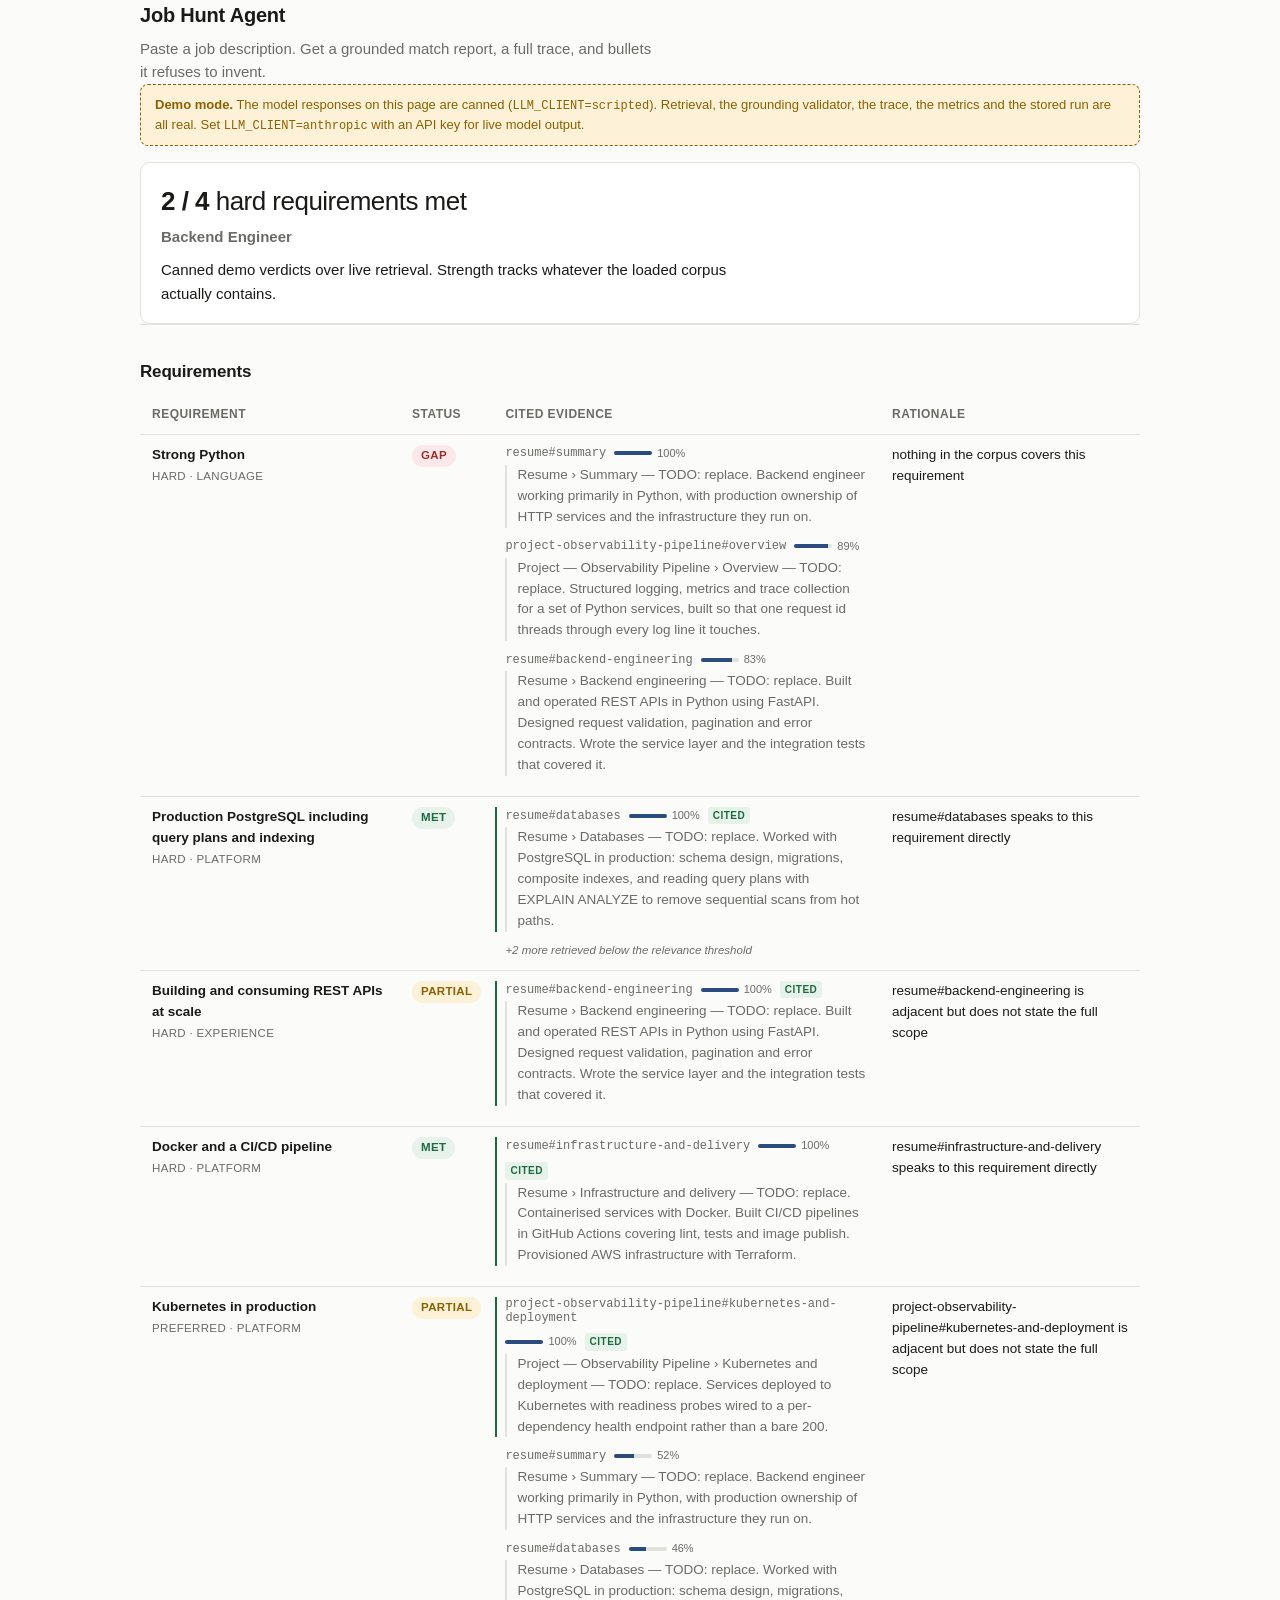
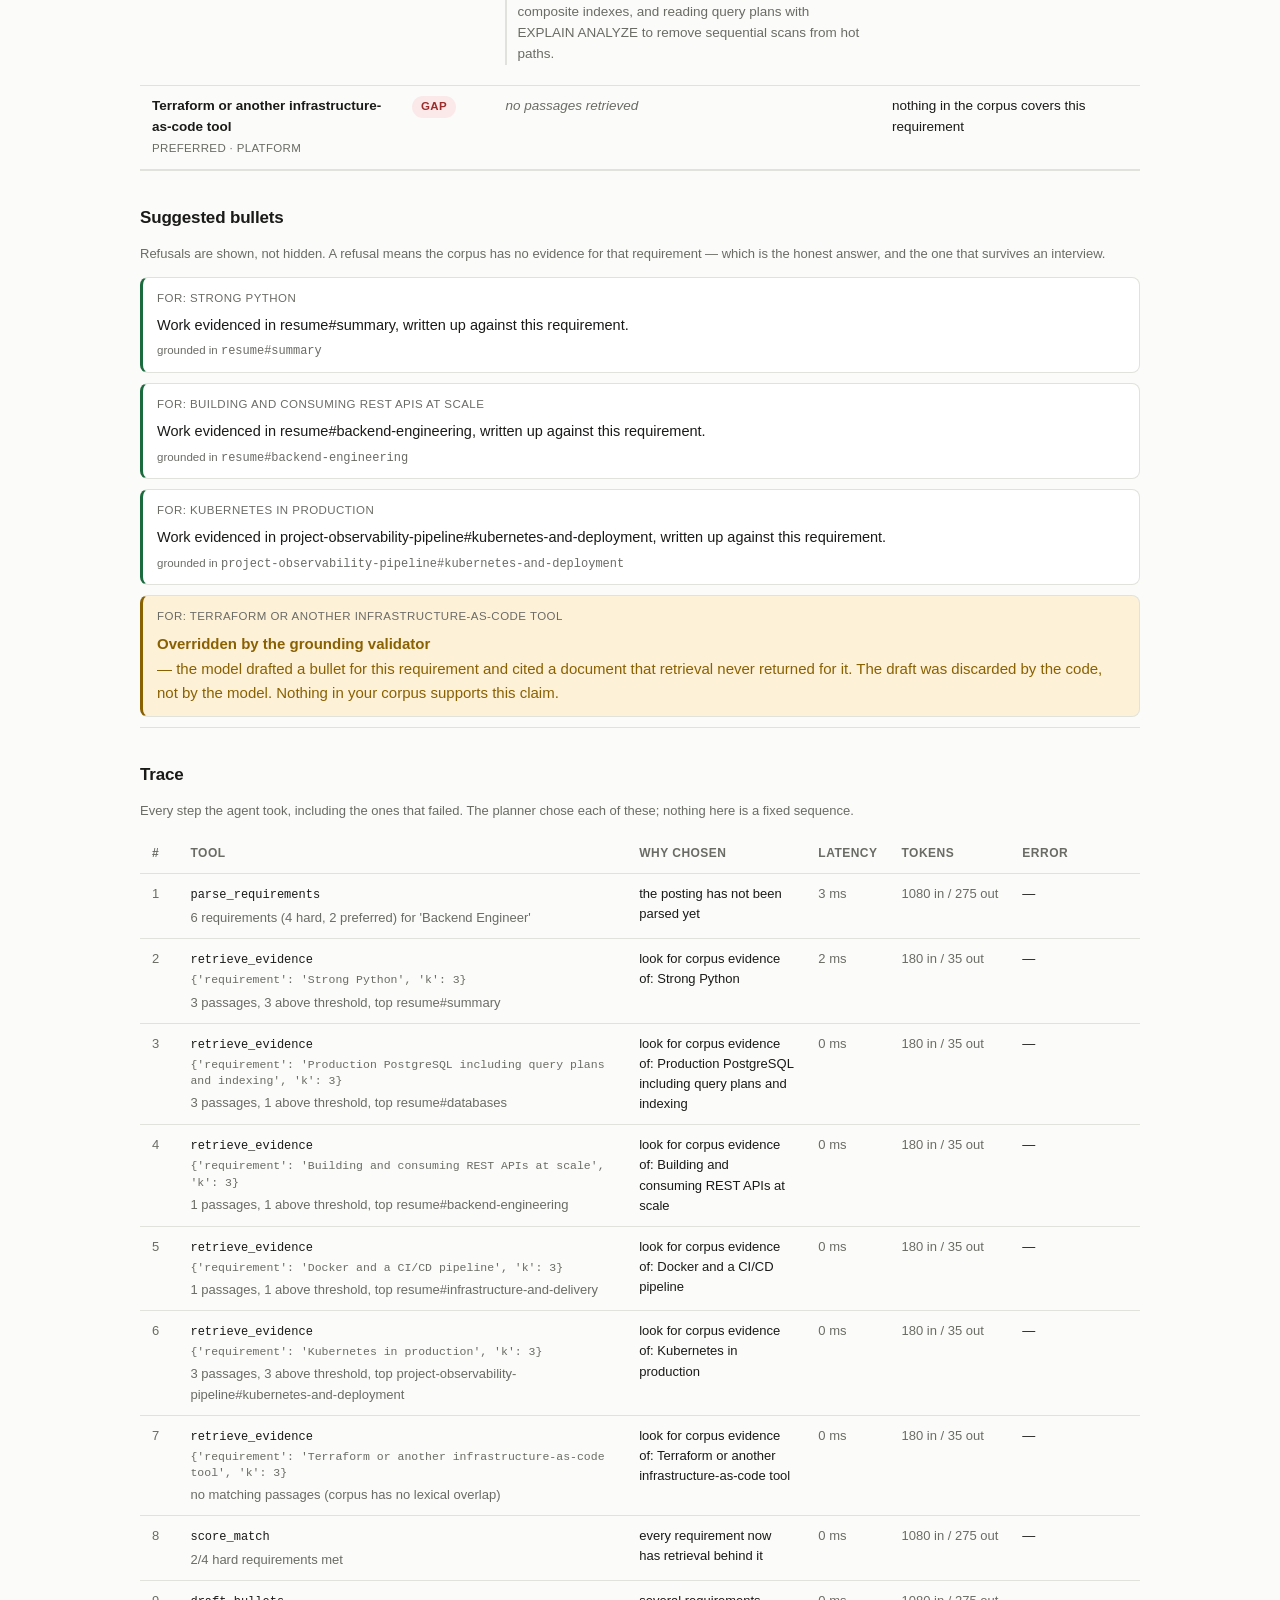
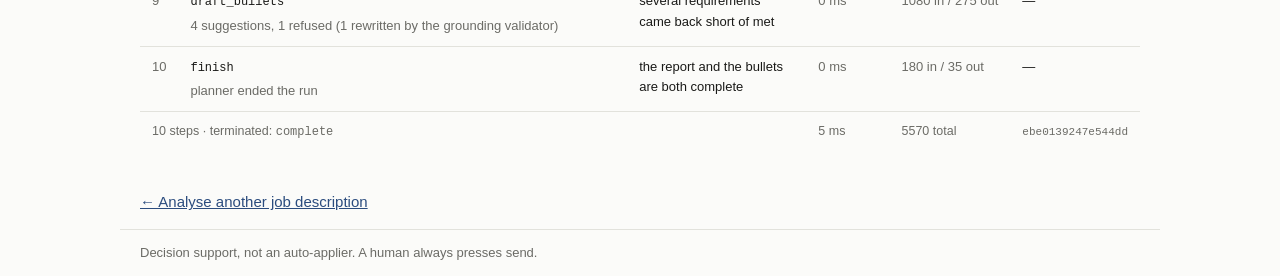
==== samples/scripted-run.html @ bd23d384 "Phase 1: fix the four sample-run defects — evidence retention and relevance, normalized scores only " ====
<!doctype html>
<html lang="en">
<head>
  <meta charset="utf-8">
  <meta name="viewport" content="width=device-width, initial-scale=1">
  <title>Match report — Job Hunt Agent</title>
  <style>
:root {
  --bg: #fbfbf9; --fg: #1a1a18; --muted: #6b6b66; --line: #e2e2dc;
  --card: #ffffff; --met: #1c6b3f; --met-bg: #e6f2ea;
  --partial: #8a6100; --partial-bg: #fdf1d8; --gap: #9a2c2c; --gap-bg: #fbe9e9;
  --accent: #2b4c7e;
}
@media (prefers-color-scheme: dark) {
  :root {
    --bg: #16161a; --fg: #ececea; --muted: #9a9a94; --line: #34343a;
    --card: #1e1e23; --met: #7cd6a3; --met-bg: #14301f;
    --partial: #e9c46a; --partial-bg: #33290f; --gap: #f08a8a; --gap-bg: #341818;
    --accent: #8fb2e8;
  }
}
* { box-sizing: border-box; }
body { margin: 0; background: var(--bg); color: var(--fg);
  font: 15px/1.55 ui-sans-serif, -apple-system, "Segoe UI", Roboto, Helvetica, Arial, sans-serif; }
.wrap { max-width: 1040px; margin: 0 auto; padding: 0 20px; }
header { padding: 32px 0 8px; }
.brand { font-size: 20px; font-weight: 650; color: var(--fg); text-decoration: none; letter-spacing: -0.01em; }
.tagline { color: var(--muted); margin: 6px 0 0; max-width: 62ch; }
main { padding: 20px 0 48px; }
footer { border-top: 1px solid var(--line); padding: 16px 0 40px; color: var(--muted); font-size: 13px; }
label { display: block; font-weight: 600; margin-bottom: 6px; }
textarea { width: 100%; padding: 12px; border: 1px solid var(--line); border-radius: 8px;
  background: var(--card); color: var(--fg); font: 13px/1.5 ui-monospace, SFMono-Regular, Menlo, monospace; resize: vertical; }
button { margin-top: 12px; padding: 10px 20px; font-size: 15px; font-weight: 600;
  background: var(--accent); color: #fff; border: 0; border-radius: 8px; cursor: pointer; }
button:hover { filter: brightness(1.08); }
.note { color: var(--muted); font-size: 13px; }

/* ---- result page ---- */
h2 { font-size: 17px; margin: 34px 0 10px; letter-spacing: -0.01em; }
section + section { border-top: 1px solid var(--line); }
.headline { background: var(--card); border: 1px solid var(--line); border-radius: 10px; padding: 18px 20px; }
.headline .score { font-size: 26px; margin: 0; letter-spacing: -0.02em; }
.headline .role { margin: 4px 0 0; color: var(--muted); font-weight: 600; }
.headline .summary { margin: 10px 0 0; max-width: 72ch; }
.banner { margin: 12px 0 0; padding: 8px 12px; border-radius: 6px;
  background: var(--partial-bg); color: var(--partial); font-size: 13px; }

table { width: 100%; border-collapse: collapse; font-size: 13.5px; }
th, td { text-align: left; vertical-align: top; padding: 10px 12px; border-bottom: 1px solid var(--line); }
th { font-size: 12px; text-transform: uppercase; letter-spacing: 0.04em; color: var(--muted); font-weight: 600; }
tfoot td { border-bottom: 0; color: var(--muted); font-size: 12.5px; }

.reqs td:first-child { width: 26%; }
.reqs td:nth-child(2) { width: 84px; }
.reqs td:last-child { width: 26%; }
.req-text { display: block; font-weight: 600; }
.tags { color: var(--muted); font-size: 11.5px; text-transform: uppercase; letter-spacing: 0.03em; }
.rationale { color: var(--fg); }

.pill { display: inline-block; padding: 2px 9px; border-radius: 999px; font-size: 11.5px;
  font-weight: 700; text-transform: uppercase; letter-spacing: 0.03em; }
.pill-met { background: var(--met-bg); color: var(--met); }
.pill-partial { background: var(--partial-bg); color: var(--partial); }
.pill-gap { background: var(--gap-bg); color: var(--gap); }

.ev { margin: 0 0 10px; }
.ev figcaption { font-size: 11.5px; color: var(--muted); }
.ev blockquote { margin: 3px 0 0; padding-left: 10px; border-left: 2px solid var(--line); color: var(--muted); }
.ev .score { opacity: 0.75; }
.none { color: var(--muted); font-style: italic; }

.bullets { list-style: none; padding: 0; margin: 0; }
.bullets li { border: 1px solid var(--line); border-radius: 8px; padding: 12px 14px; margin-bottom: 10px; background: var(--card); }
.bullets li.refused { border-left: 3px solid var(--gap); }
.bullets li.drafted { border-left: 3px solid var(--met); }
.bullets .for { margin: 0 0 6px; font-size: 11.5px; text-transform: uppercase;
  letter-spacing: 0.04em; color: var(--muted); }
.bullets .bullet { margin: 0; font-size: 14.5px; }
.bullets .refusal { margin: 0; color: var(--gap); }
.bullets .grounded { margin: 6px 0 0; font-size: 11.5px; color: var(--muted); }

.trace { font-size: 13px; }
.trace td.num { white-space: nowrap; font-variant-numeric: tabular-nums; color: var(--muted); }
.trace .why { max-width: 30ch; }
.trace .args { font: 11.5px/1.4 ui-monospace, SFMono-Regular, Menlo, monospace;
  color: var(--muted); margin-top: 3px; word-break: break-word; }
.trace .result-summary { margin-top: 4px; color: var(--muted); }
.trace tr.step-error { background: var(--gap-bg); }
.err { color: var(--gap); font-weight: 600; }
.rid { font: 11px ui-monospace, SFMono-Regular, Menlo, monospace; color: var(--muted); }

code { font: 12px ui-monospace, SFMono-Regular, Menlo, monospace; }
.back { display: inline-block; margin-top: 24px; color: var(--accent); }

@media (max-width: 720px) {
  table, thead, tbody, tfoot, tr, th, td { display: block; }
  thead { display: none; }
  tr { border-bottom: 1px solid var(--line); padding: 8px 0; }
  td { border: 0; padding: 4px 0; }
  .reqs td:first-child, .reqs td:nth-child(2), .reqs td:last-child { width: auto; }
}

/* ---- evidence relevance ---- */
.ev.is-cited { border-left: 2px solid var(--met); padding-left: 8px; margin-left: -10px; }
.ev figcaption { display: flex; align-items: center; gap: 8px; flex-wrap: wrap; }
.rel { display: inline-flex; align-items: center; gap: 5px; color: var(--muted);
  font-variant-numeric: tabular-nums; font-size: 11px; }
.relbar { display: inline-block; width: 38px; height: 4px; border-radius: 2px;
  background: var(--line); overflow: hidden; }
.relfill { display: block; height: 100%; background: var(--accent); }
.cited-tag { font-size: 10px; font-weight: 700; letter-spacing: 0.05em; text-transform: uppercase;
  color: var(--met); background: var(--met-bg); border-radius: 3px; padding: 1px 5px; }
.weak-note { margin: 2px 0 0; font-size: 11.5px; color: var(--muted); font-style: italic; }

/* ---- validator override, visually distinct from a model refusal ---- */
.bullets li.refused.override { border-left: 3px solid var(--partial); background: var(--partial-bg); }
.refusal.override { color: var(--partial); }
.refusal.override strong { display: block; margin-bottom: 2px; }

.demo-banner { margin: 0 0 16px; padding: 10px 14px; border-radius: 8px;
  border: 1px dashed var(--partial); background: var(--partial-bg); color: var(--partial);
  font-size: 13px; }

</style>
</head>
<body>
  <header class="wrap">
    <a class="brand" href="/">Job&nbsp;Hunt&nbsp;Agent</a>
    <p class="tagline">Paste a job description. Get a grounded match report, a full trace, and bullets it refuses to invent.</p>
  </header>
  <main class="wrap">
    




<p class="demo-banner"><strong>Demo mode.</strong> The model responses on this page are
canned (<code>LLM_CLIENT=scripted</code>). Retrieval, the grounding validator, the trace,
the metrics and the stored run are all real. Set <code>LLM_CLIENT=anthropic</code> with an
API key for live model output.</p>


<section class="headline">
  <p class="score"><strong>2 / 4</strong> hard requirements met</p>
  <p class="role">Backend Engineer</p>
  <p class="summary">Canned demo verdicts over live retrieval. Strength tracks whatever the loaded corpus actually contains.</p>
  
</section>

<section>
  <h2>Requirements</h2>
  
  <table class="reqs">
    <thead>
      <tr><th scope="col">Requirement</th><th scope="col">Status</th><th scope="col">Cited evidence</th><th scope="col">Rationale</th></tr>
    </thead>
    <tbody>
      
      <tr>
        <td>
          <span class="req-text">Strong Python</span>
          <span class="tags">hard · language</span>
        </td>
        <td><span class="pill pill-gap">gap</span></td>
        <td>
            
            
            <figure class="ev">
              <figcaption>
                <code>resume#summary</code>
                <span class="rel" title="relevance, relative to the best passage for this requirement">
                  <span class="relbar"><span class="relfill" style="width: 100%"></span></span>100%
                </span>
                
              </figcaption>
              <blockquote>Resume › Summary — TODO: replace. Backend engineer working primarily in Python, with production ownership of HTTP services and the infrastructure they run on.</blockquote>
            </figure>
            
            
            <figure class="ev">
              <figcaption>
                <code>project-observability-pipeline#overview</code>
                <span class="rel" title="relevance, relative to the best passage for this requirement">
                  <span class="relbar"><span class="relfill" style="width: 89%"></span></span>89%
                </span>
                
              </figcaption>
              <blockquote>Project — Observability Pipeline › Overview — TODO: replace. Structured logging, metrics and trace collection for a set of Python services, built so that one request id threads through every log line it touches.</blockquote>
            </figure>
            
            
            <figure class="ev">
              <figcaption>
                <code>resume#backend-engineering</code>
                <span class="rel" title="relevance, relative to the best passage for this requirement">
                  <span class="relbar"><span class="relfill" style="width: 83%"></span></span>83%
                </span>
                
              </figcaption>
              <blockquote>Resume › Backend engineering — TODO: replace. Built and operated REST APIs in Python using FastAPI. Designed request validation, pagination and error contracts. Wrote the service layer and the integration tests that covered it.</blockquote>
            </figure>
            
            
          
        </td>
        <td class="rationale">nothing in the corpus covers this requirement</td>
      </tr>
      
      <tr>
        <td>
          <span class="req-text">Production PostgreSQL including query plans and indexing</span>
          <span class="tags">hard · platform</span>
        </td>
        <td><span class="pill pill-met">met</span></td>
        <td>
            
            
            <figure class="ev is-cited">
              <figcaption>
                <code>resume#databases</code>
                <span class="rel" title="relevance, relative to the best passage for this requirement">
                  <span class="relbar"><span class="relfill" style="width: 100%"></span></span>100%
                </span>
                <span class="cited-tag">cited</span>
              </figcaption>
              <blockquote>Resume › Databases — TODO: replace. Worked with PostgreSQL in production: schema design, migrations, composite indexes, and reading query plans with EXPLAIN ANALYZE to remove sequential scans from hot paths.</blockquote>
            </figure>
            
            
            <p class="weak-note">+2 more retrieved below the relevance threshold</p>
            
          
        </td>
        <td class="rationale">resume#databases speaks to this requirement directly</td>
      </tr>
      
      <tr>
        <td>
          <span class="req-text">Building and consuming REST APIs at scale</span>
          <span class="tags">hard · experience</span>
        </td>
        <td><span class="pill pill-partial">partial</span></td>
        <td>
            
            
            <figure class="ev is-cited">
              <figcaption>
                <code>resume#backend-engineering</code>
                <span class="rel" title="relevance, relative to the best passage for this requirement">
                  <span class="relbar"><span class="relfill" style="width: 100%"></span></span>100%
                </span>
                <span class="cited-tag">cited</span>
              </figcaption>
              <blockquote>Resume › Backend engineering — TODO: replace. Built and operated REST APIs in Python using FastAPI. Designed request validation, pagination and error contracts. Wrote the service layer and the integration tests that covered it.</blockquote>
            </figure>
            
            
          
        </td>
        <td class="rationale">resume#backend-engineering is adjacent but does not state the full scope</td>
      </tr>
      
      <tr>
        <td>
          <span class="req-text">Docker and a CI/CD pipeline</span>
          <span class="tags">hard · platform</span>
        </td>
        <td><span class="pill pill-met">met</span></td>
        <td>
            
            
            <figure class="ev is-cited">
              <figcaption>
                <code>resume#infrastructure-and-delivery</code>
                <span class="rel" title="relevance, relative to the best passage for this requirement">
                  <span class="relbar"><span class="relfill" style="width: 100%"></span></span>100%
                </span>
                <span class="cited-tag">cited</span>
              </figcaption>
              <blockquote>Resume › Infrastructure and delivery — TODO: replace. Containerised services with Docker. Built CI/CD pipelines in GitHub Actions covering lint, tests and image publish. Provisioned AWS infrastructure with Terraform.</blockquote>
            </figure>
            
            
          
        </td>
        <td class="rationale">resume#infrastructure-and-delivery speaks to this requirement directly</td>
      </tr>
      
      <tr>
        <td>
          <span class="req-text">Kubernetes in production</span>
          <span class="tags">preferred · platform</span>
        </td>
        <td><span class="pill pill-partial">partial</span></td>
        <td>
            
            
            <figure class="ev is-cited">
              <figcaption>
                <code>project-observability-pipeline#kubernetes-and-deployment</code>
                <span class="rel" title="relevance, relative to the best passage for this requirement">
                  <span class="relbar"><span class="relfill" style="width: 100%"></span></span>100%
                </span>
                <span class="cited-tag">cited</span>
              </figcaption>
              <blockquote>Project — Observability Pipeline › Kubernetes and deployment — TODO: replace. Services deployed to Kubernetes with readiness probes wired to a per-dependency health endpoint rather than a bare 200.</blockquote>
            </figure>
            
            
            <figure class="ev">
              <figcaption>
                <code>resume#summary</code>
                <span class="rel" title="relevance, relative to the best passage for this requirement">
                  <span class="relbar"><span class="relfill" style="width: 52%"></span></span>52%
                </span>
                
              </figcaption>
              <blockquote>Resume › Summary — TODO: replace. Backend engineer working primarily in Python, with production ownership of HTTP services and the infrastructure they run on.</blockquote>
            </figure>
            
            
            <figure class="ev">
              <figcaption>
                <code>resume#databases</code>
                <span class="rel" title="relevance, relative to the best passage for this requirement">
                  <span class="relbar"><span class="relfill" style="width: 46%"></span></span>46%
                </span>
                
              </figcaption>
              <blockquote>Resume › Databases — TODO: replace. Worked with PostgreSQL in production: schema design, migrations, composite indexes, and reading query plans with EXPLAIN ANALYZE to remove sequential scans from hot paths.</blockquote>
            </figure>
            
            
          
        </td>
        <td class="rationale">project-observability-pipeline#kubernetes-and-deployment is adjacent but does not state the full scope</td>
      </tr>
      
      <tr>
        <td>
          <span class="req-text">Terraform or another infrastructure-as-code tool</span>
          <span class="tags">preferred · platform</span>
        </td>
        <td><span class="pill pill-gap">gap</span></td>
        <td>
            <span class="none">no passages retrieved</span>
          
        </td>
        <td class="rationale">nothing in the corpus covers this requirement</td>
      </tr>
      
    </tbody>
  </table>
  
</section>

<section>
  <h2>Suggested bullets</h2>
  <p class="note">Refusals are shown, not hidden. A refusal means the corpus has no evidence for that requirement — which is the honest answer, and the one that survives an interview.</p>
  
  <ul class="bullets">
    
    <li class="drafted">
      <p class="for">for: Strong Python</p>
      
        <p class="bullet">Work evidenced in resume#summary, written up against this requirement.</p>
        <p class="grounded">grounded in <code>resume#summary</code></p>
      
    </li>
    
    <li class="drafted">
      <p class="for">for: Building and consuming REST APIs at scale</p>
      
        <p class="bullet">Work evidenced in resume#backend-engineering, written up against this requirement.</p>
        <p class="grounded">grounded in <code>resume#backend-engineering</code></p>
      
    </li>
    
    <li class="drafted">
      <p class="for">for: Kubernetes in production</p>
      
        <p class="bullet">Work evidenced in project-observability-pipeline#kubernetes-and-deployment, written up against this requirement.</p>
        <p class="grounded">grounded in <code>project-observability-pipeline#kubernetes-and-deployment</code></p>
      
    </li>
    
    <li class="refused override">
      <p class="for">for: Terraform or another infrastructure-as-code tool</p>
      
        
        <p class="refusal override">
          <strong>Overridden by the grounding validator</strong> — the model drafted a bullet
          for this requirement and cited a document that retrieval never returned for it.
          The draft was discarded by the code, not by the model. Nothing in your corpus
          supports this claim.
        </p>
        
      
    </li>
    
  </ul>
  
</section>

<section>
  <h2>Trace</h2>
  <p class="note">Every step the agent took, including the ones that failed. The planner chose each of these; nothing here is a fixed sequence.</p>
  <table class="trace">
    <thead>
      <tr>
        <th scope="col">#</th><th scope="col">Tool</th><th scope="col">Why chosen</th>
        <th scope="col">Latency</th><th scope="col">Tokens</th><th scope="col">Error</th>
      </tr>
    </thead>
    <tbody>
      
      <tr class="">
        <td class="num">1</td>
        <td>
          <code>parse_requirements</code>
          
          <div class="result-summary">6 requirements (4 hard, 2 preferred) for &#39;Backend Engineer&#39;</div>
        </td>
        <td class="why">the posting has not been parsed yet</td>
        <td class="num">3 ms</td>
        <td class="num">1080&nbsp;in / 275&nbsp;out</td>
        <td>—</td>
      </tr>
      
      <tr class="">
        <td class="num">2</td>
        <td>
          <code>retrieve_evidence</code>
          <div class="args">{&#39;requirement&#39;: &#39;Strong Python&#39;, &#39;k&#39;: 3}</div>
          <div class="result-summary">3 passages, 3 above threshold, top resume#summary</div>
        </td>
        <td class="why">look for corpus evidence of: Strong Python</td>
        <td class="num">2 ms</td>
        <td class="num">180&nbsp;in / 35&nbsp;out</td>
        <td>—</td>
      </tr>
      
      <tr class="">
        <td class="num">3</td>
        <td>
          <code>retrieve_evidence</code>
          <div class="args">{&#39;requirement&#39;: &#39;Production PostgreSQL including query plans and indexing&#39;, &#39;k&#39;: 3}</div>
          <div class="result-summary">3 passages, 1 above threshold, top resume#databases</div>
        </td>
        <td class="why">look for corpus evidence of: Production PostgreSQL including query plans and indexing</td>
        <td class="num">0 ms</td>
        <td class="num">180&nbsp;in / 35&nbsp;out</td>
        <td>—</td>
      </tr>
      
      <tr class="">
        <td class="num">4</td>
        <td>
          <code>retrieve_evidence</code>
          <div class="args">{&#39;requirement&#39;: &#39;Building and consuming REST APIs at scale&#39;, &#39;k&#39;: 3}</div>
          <div class="result-summary">1 passages, 1 above threshold, top resume#backend-engineering</div>
        </td>
        <td class="why">look for corpus evidence of: Building and consuming REST APIs at scale</td>
        <td class="num">0 ms</td>
        <td class="num">180&nbsp;in / 35&nbsp;out</td>
        <td>—</td>
      </tr>
      
      <tr class="">
        <td class="num">5</td>
        <td>
          <code>retrieve_evidence</code>
          <div class="args">{&#39;requirement&#39;: &#39;Docker and a CI/CD pipeline&#39;, &#39;k&#39;: 3}</div>
          <div class="result-summary">1 passages, 1 above threshold, top resume#infrastructure-and-delivery</div>
        </td>
        <td class="why">look for corpus evidence of: Docker and a CI/CD pipeline</td>
        <td class="num">0 ms</td>
        <td class="num">180&nbsp;in / 35&nbsp;out</td>
        <td>—</td>
      </tr>
      
      <tr class="">
        <td class="num">6</td>
        <td>
          <code>retrieve_evidence</code>
          <div class="args">{&#39;requirement&#39;: &#39;Kubernetes in production&#39;, &#39;k&#39;: 3}</div>
          <div class="result-summary">3 passages, 3 above threshold, top project-observability-pipeline#kubernetes-and-deployment</div>
        </td>
        <td class="why">look for corpus evidence of: Kubernetes in production</td>
        <td class="num">0 ms</td>
        <td class="num">180&nbsp;in / 35&nbsp;out</td>
        <td>—</td>
      </tr>
      
      <tr class="">
        <td class="num">7</td>
        <td>
          <code>retrieve_evidence</code>
          <div class="args">{&#39;requirement&#39;: &#39;Terraform or another infrastructure-as-code tool&#39;, &#39;k&#39;: 3}</div>
          <div class="result-summary">no matching passages (corpus has no lexical overlap)</div>
        </td>
        <td class="why">look for corpus evidence of: Terraform or another infrastructure-as-code tool</td>
        <td class="num">0 ms</td>
        <td class="num">180&nbsp;in / 35&nbsp;out</td>
        <td>—</td>
      </tr>
      
      <tr class="">
        <td class="num">8</td>
        <td>
          <code>score_match</code>
          
          <div class="result-summary">2/4 hard requirements met</div>
        </td>
        <td class="why">every requirement now has retrieval behind it</td>
        <td class="num">0 ms</td>
        <td class="num">1080&nbsp;in / 275&nbsp;out</td>
        <td>—</td>
      </tr>
      
      <tr class="">
        <td class="num">9</td>
        <td>
          <code>draft_bullets</code>
          
          <div class="result-summary">4 suggestions, 1 refused (1 rewritten by the grounding validator)</div>
        </td>
        <td class="why">several requirements came back short of met</td>
        <td class="num">0 ms</td>
        <td class="num">1080&nbsp;in / 275&nbsp;out</td>
        <td>—</td>
      </tr>
      
      <tr class="">
        <td class="num">10</td>
        <td>
          <code>finish</code>
          
          <div class="result-summary">planner ended the run</div>
        </td>
        <td class="why">the report and the bullets are both complete</td>
        <td class="num">0 ms</td>
        <td class="num">180&nbsp;in / 35&nbsp;out</td>
        <td>—</td>
      </tr>
      
    </tbody>
    <tfoot>
      <tr>
        <td colspan="3">10 steps · terminated: <code>complete</code></td>
        <td class="num">5 ms</td>
        <td class="num">5570 total</td>
        <td><span class="rid">ebe0139247e544dd</span></td>
      </tr>
    </tfoot>
  </table>
</section>

<p><a class="back" href="/">← Analyse another job description</a></p>

  </main>
  <footer class="wrap">
    <p>Decision support, not an auto-applier. A human always presses send.</p>
  </footer>
</body>
</html>
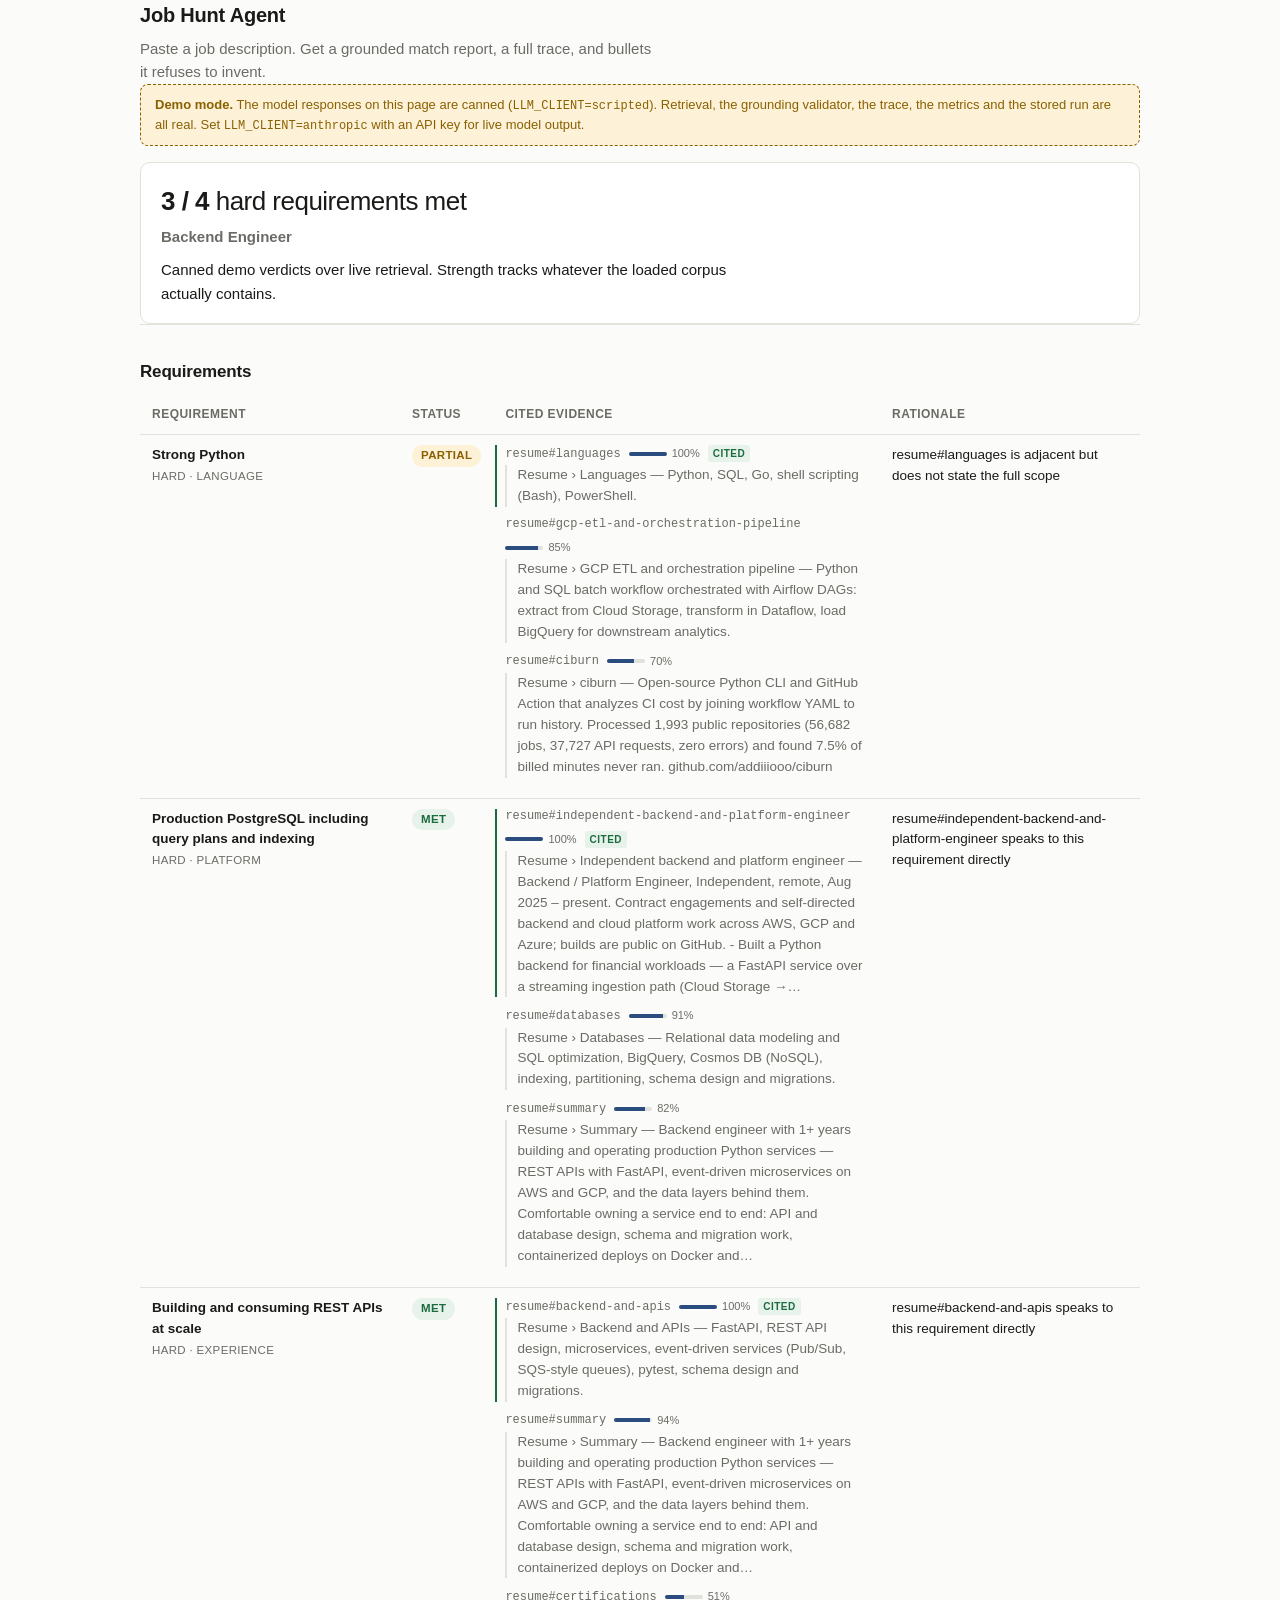
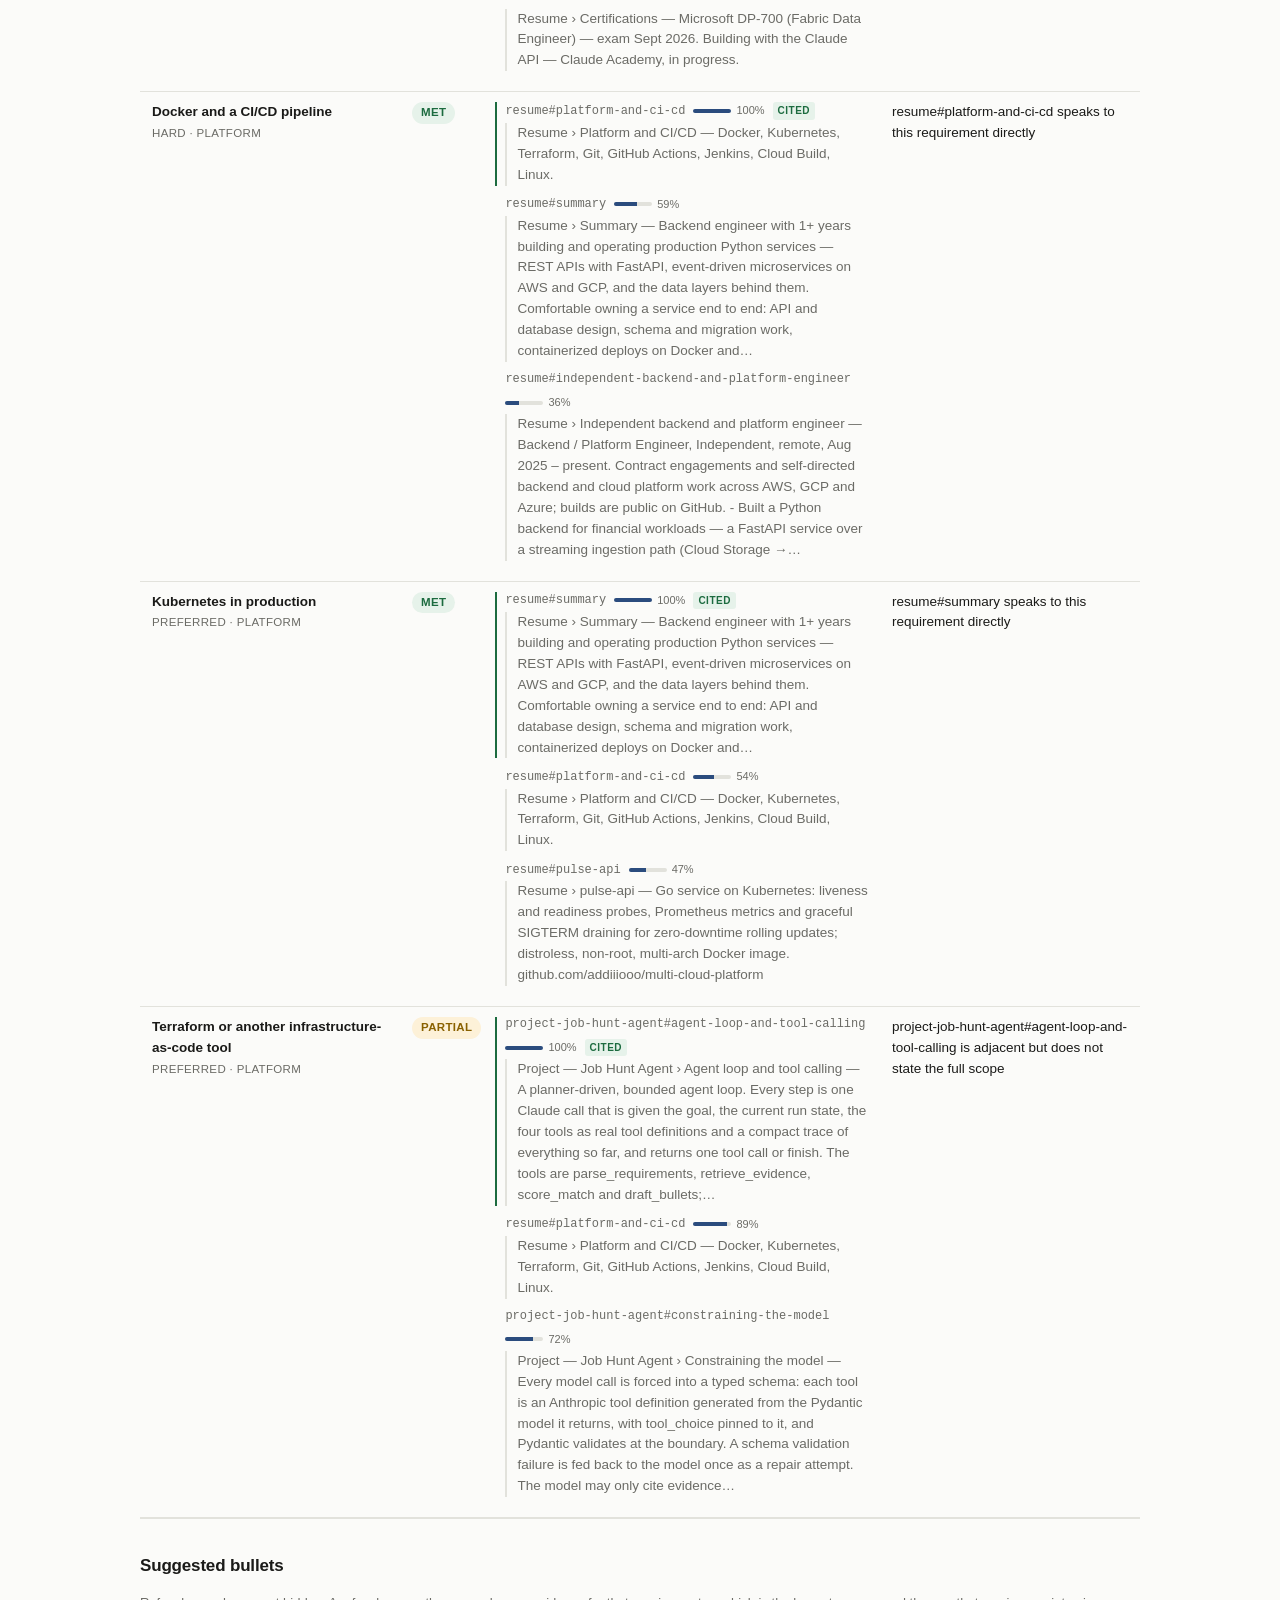
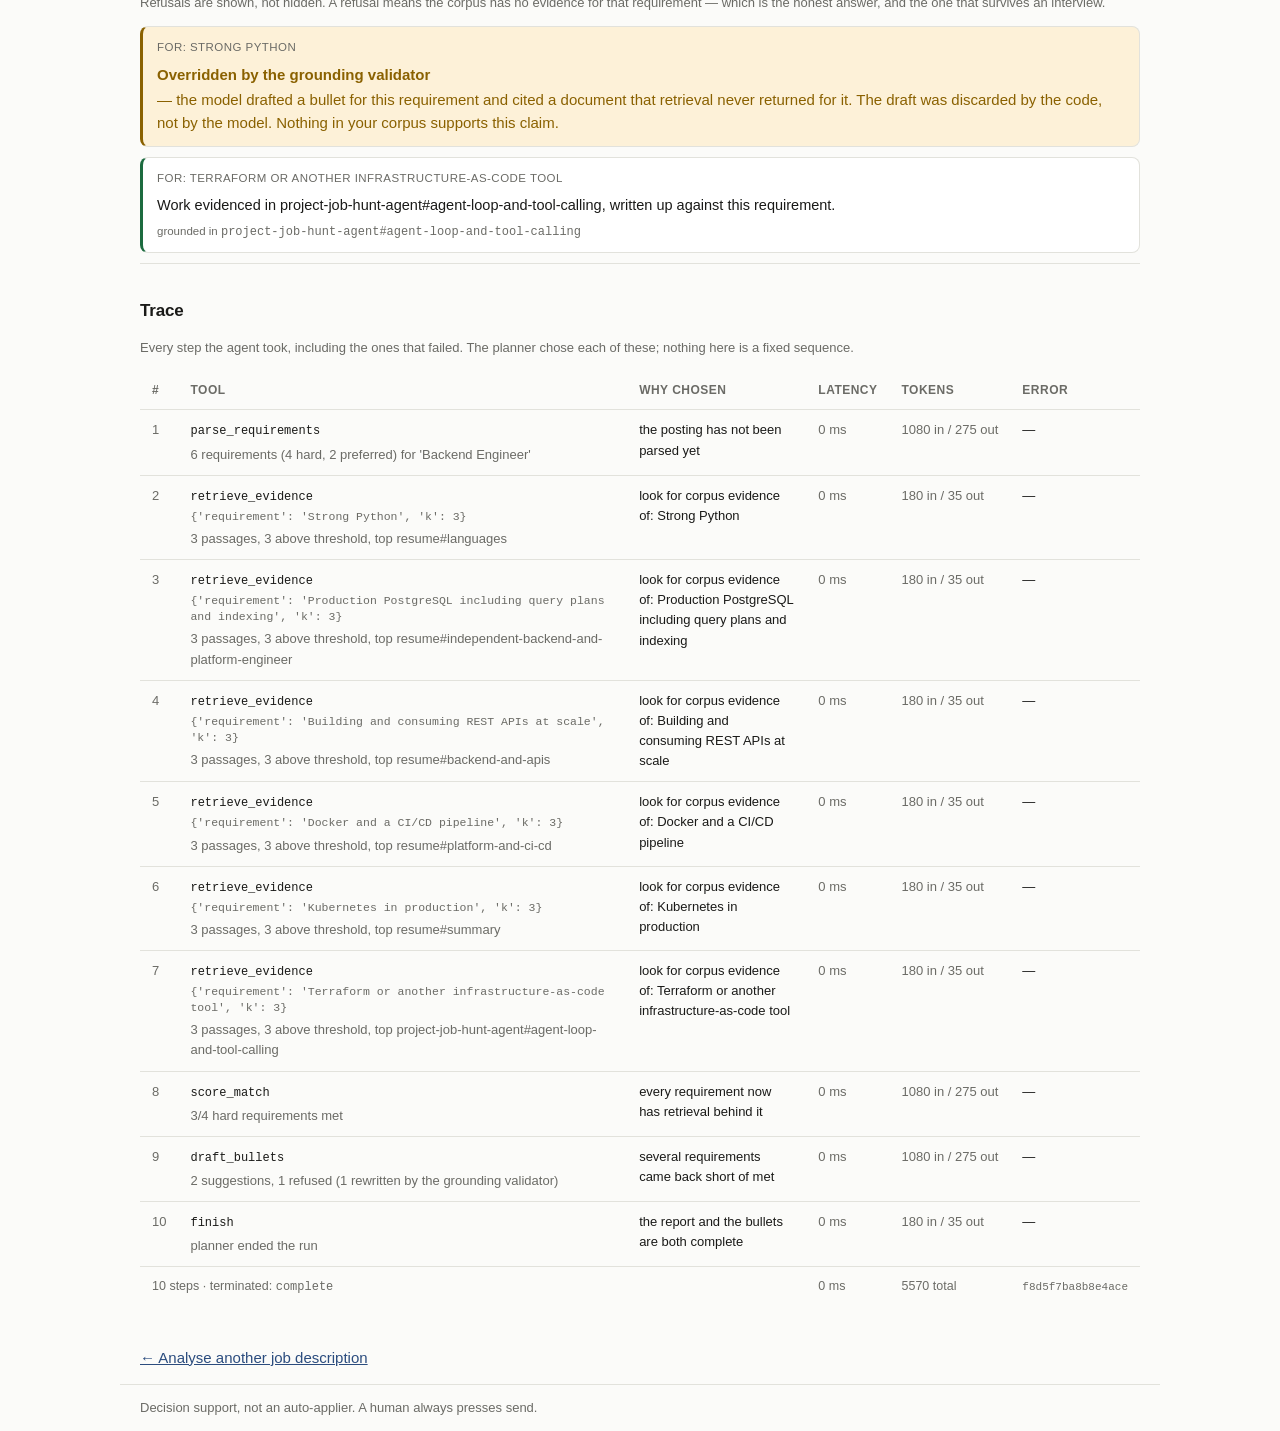
==== commit 1b271651: "Fill the corpus with the real resume and three project write-ups Replace the placeholder corpus with" ====
--- a/samples/scripted-run.html
+++ b/samples/scripted-run.html
@@ -142,7 +142,7 @@
 
 
 <section class="headline">
-  <p class="score"><strong>2 / 4</strong> hard requirements met</p>
+  <p class="score"><strong>3 / 4</strong> hard requirements met</p>
   <p class="role">Backend Engineer</p>
   <p class="summary">Canned demo verdicts over live retrieval. Strength tracks whatever the loaded corpus actually contains.</p>
   
@@ -162,49 +162,49 @@
           <span class="req-text">Strong Python</span>
           <span class="tags">hard · language</span>
         </td>
-        <td><span class="pill pill-gap">gap</span></td>
-        <td>
-            
-            
-            <figure class="ev">
-              <figcaption>
-                <code>resume#summary</code>
+        <td><span class="pill pill-partial">partial</span></td>
+        <td>
+            
+            
+            <figure class="ev is-cited">
+              <figcaption>
+                <code>resume#languages</code>
                 <span class="rel" title="relevance, relative to the best passage for this requirement">
                   <span class="relbar"><span class="relfill" style="width: 100%"></span></span>100%
                 </span>
-                
-              </figcaption>
-              <blockquote>Resume › Summary — TODO: replace. Backend engineer working primarily in Python, with production ownership of HTTP services and the infrastructure they run on.</blockquote>
-            </figure>
-            
-            
-            <figure class="ev">
-              <figcaption>
-                <code>project-observability-pipeline#overview</code>
-                <span class="rel" title="relevance, relative to the best passage for this requirement">
-                  <span class="relbar"><span class="relfill" style="width: 89%"></span></span>89%
-                </span>
-                
-              </figcaption>
-              <blockquote>Project — Observability Pipeline › Overview — TODO: replace. Structured logging, metrics and trace collection for a set of Python services, built so that one request id threads through every log line it touches.</blockquote>
-            </figure>
-            
-            
-            <figure class="ev">
-              <figcaption>
-                <code>resume#backend-engineering</code>
-                <span class="rel" title="relevance, relative to the best passage for this requirement">
-                  <span class="relbar"><span class="relfill" style="width: 83%"></span></span>83%
-                </span>
-                
-              </figcaption>
-              <blockquote>Resume › Backend engineering — TODO: replace. Built and operated REST APIs in Python using FastAPI. Designed request validation, pagination and error contracts. Wrote the service layer and the integration tests that covered it.</blockquote>
-            </figure>
-            
-            
-          
-        </td>
-        <td class="rationale">nothing in the corpus covers this requirement</td>
+                <span class="cited-tag">cited</span>
+              </figcaption>
+              <blockquote>Resume › Languages — Python, SQL, Go, shell scripting (Bash), PowerShell.</blockquote>
+            </figure>
+            
+            
+            <figure class="ev">
+              <figcaption>
+                <code>resume#gcp-etl-and-orchestration-pipeline</code>
+                <span class="rel" title="relevance, relative to the best passage for this requirement">
+                  <span class="relbar"><span class="relfill" style="width: 85%"></span></span>85%
+                </span>
+                
+              </figcaption>
+              <blockquote>Resume › GCP ETL and orchestration pipeline — Python and SQL batch workflow orchestrated with Airflow DAGs: extract from Cloud Storage, transform in Dataflow, load BigQuery for downstream analytics.</blockquote>
+            </figure>
+            
+            
+            <figure class="ev">
+              <figcaption>
+                <code>resume#ciburn</code>
+                <span class="rel" title="relevance, relative to the best passage for this requirement">
+                  <span class="relbar"><span class="relfill" style="width: 70%"></span></span>70%
+                </span>
+                
+              </figcaption>
+              <blockquote>Resume › ciburn — Open-source Python CLI and GitHub Action that analyzes CI cost by joining workflow YAML to run history. Processed 1,993 public repositories (56,682 jobs, 37,727 API requests, zero errors) and found 7.5% of billed minutes never ran. github.com/addiiiooo/ciburn</blockquote>
+            </figure>
+            
+            
+          
+        </td>
+        <td class="rationale">resume#languages is adjacent but does not state the full scope</td>
       </tr>
       
       <tr>
@@ -218,21 +218,43 @@
             
             <figure class="ev is-cited">
               <figcaption>
+                <code>resume#independent-backend-and-platform-engineer</code>
+                <span class="rel" title="relevance, relative to the best passage for this requirement">
+                  <span class="relbar"><span class="relfill" style="width: 100%"></span></span>100%
+                </span>
+                <span class="cited-tag">cited</span>
+              </figcaption>
+              <blockquote>Resume › Independent backend and platform engineer — Backend / Platform Engineer, Independent, remote, Aug 2025 – present. Contract engagements and self-directed backend and cloud platform work across AWS, GCP and Azure; builds are public on GitHub. - Built a Python backend for financial workloads — a FastAPI service over a streaming ingestion path (Cloud Storage →…</blockquote>
+            </figure>
+            
+            
+            <figure class="ev">
+              <figcaption>
                 <code>resume#databases</code>
                 <span class="rel" title="relevance, relative to the best passage for this requirement">
-                  <span class="relbar"><span class="relfill" style="width: 100%"></span></span>100%
-                </span>
-                <span class="cited-tag">cited</span>
-              </figcaption>
-              <blockquote>Resume › Databases — TODO: replace. Worked with PostgreSQL in production: schema design, migrations, composite indexes, and reading query plans with EXPLAIN ANALYZE to remove sequential scans from hot paths.</blockquote>
-            </figure>
-            
-            
-            <p class="weak-note">+2 more retrieved below the relevance threshold</p>
-            
-          
-        </td>
-        <td class="rationale">resume#databases speaks to this requirement directly</td>
+                  <span class="relbar"><span class="relfill" style="width: 91%"></span></span>91%
+                </span>
+                
+              </figcaption>
+              <blockquote>Resume › Databases — Relational data modeling and SQL optimization, BigQuery, Cosmos DB (NoSQL), indexing, partitioning, schema design and migrations.</blockquote>
+            </figure>
+            
+            
+            <figure class="ev">
+              <figcaption>
+                <code>resume#summary</code>
+                <span class="rel" title="relevance, relative to the best passage for this requirement">
+                  <span class="relbar"><span class="relfill" style="width: 82%"></span></span>82%
+                </span>
+                
+              </figcaption>
+              <blockquote>Resume › Summary — Backend engineer with 1+ years building and operating production Python services — REST APIs with FastAPI, event-driven microservices on AWS and GCP, and the data layers behind them. Comfortable owning a service end to end: API and database design, schema and migration work, containerized deploys on Docker and…</blockquote>
+            </figure>
+            
+            
+          
+        </td>
+        <td class="rationale">resume#independent-backend-and-platform-engineer speaks to this requirement directly</td>
       </tr>
       
       <tr>
@@ -240,25 +262,49 @@
           <span class="req-text">Building and consuming REST APIs at scale</span>
           <span class="tags">hard · experience</span>
         </td>
-        <td><span class="pill pill-partial">partial</span></td>
+        <td><span class="pill pill-met">met</span></td>
         <td>
             
             
             <figure class="ev is-cited">
               <figcaption>
-                <code>resume#backend-engineering</code>
+                <code>resume#backend-and-apis</code>
                 <span class="rel" title="relevance, relative to the best passage for this requirement">
                   <span class="relbar"><span class="relfill" style="width: 100%"></span></span>100%
                 </span>
                 <span class="cited-tag">cited</span>
               </figcaption>
-              <blockquote>Resume › Backend engineering — TODO: replace. Built and operated REST APIs in Python using FastAPI. Designed request validation, pagination and error contracts. Wrote the service layer and the integration tests that covered it.</blockquote>
-            </figure>
-            
-            
-          
-        </td>
-        <td class="rationale">resume#backend-engineering is adjacent but does not state the full scope</td>
+              <blockquote>Resume › Backend and APIs — FastAPI, REST API design, microservices, event-driven services (Pub/Sub, SQS-style queues), pytest, schema design and migrations.</blockquote>
+            </figure>
+            
+            
+            <figure class="ev">
+              <figcaption>
+                <code>resume#summary</code>
+                <span class="rel" title="relevance, relative to the best passage for this requirement">
+                  <span class="relbar"><span class="relfill" style="width: 94%"></span></span>94%
+                </span>
+                
+              </figcaption>
+              <blockquote>Resume › Summary — Backend engineer with 1+ years building and operating production Python services — REST APIs with FastAPI, event-driven microservices on AWS and GCP, and the data layers behind them. Comfortable owning a service end to end: API and database design, schema and migration work, containerized deploys on Docker and…</blockquote>
+            </figure>
+            
+            
+            <figure class="ev">
+              <figcaption>
+                <code>resume#certifications</code>
+                <span class="rel" title="relevance, relative to the best passage for this requirement">
+                  <span class="relbar"><span class="relfill" style="width: 51%"></span></span>51%
+                </span>
+                
+              </figcaption>
+              <blockquote>Resume › Certifications — Microsoft DP-700 (Fabric Data Engineer) — exam Sept 2026. Building with the Claude API — Claude Academy, in progress.</blockquote>
+            </figure>
+            
+            
+          
+        </td>
+        <td class="rationale">resume#backend-and-apis speaks to this requirement directly</td>
       </tr>
       
       <tr>
@@ -272,19 +318,43 @@
             
             <figure class="ev is-cited">
               <figcaption>
-                <code>resume#infrastructure-and-delivery</code>
+                <code>resume#platform-and-ci-cd</code>
                 <span class="rel" title="relevance, relative to the best passage for this requirement">
                   <span class="relbar"><span class="relfill" style="width: 100%"></span></span>100%
                 </span>
                 <span class="cited-tag">cited</span>
               </figcaption>
-              <blockquote>Resume › Infrastructure and delivery — TODO: replace. Containerised services with Docker. Built CI/CD pipelines in GitHub Actions covering lint, tests and image publish. Provisioned AWS infrastructure with Terraform.</blockquote>
-            </figure>
-            
-            
-          
-        </td>
-        <td class="rationale">resume#infrastructure-and-delivery speaks to this requirement directly</td>
+              <blockquote>Resume › Platform and CI/CD — Docker, Kubernetes, Terraform, Git, GitHub Actions, Jenkins, Cloud Build, Linux.</blockquote>
+            </figure>
+            
+            
+            <figure class="ev">
+              <figcaption>
+                <code>resume#summary</code>
+                <span class="rel" title="relevance, relative to the best passage for this requirement">
+                  <span class="relbar"><span class="relfill" style="width: 59%"></span></span>59%
+                </span>
+                
+              </figcaption>
+              <blockquote>Resume › Summary — Backend engineer with 1+ years building and operating production Python services — REST APIs with FastAPI, event-driven microservices on AWS and GCP, and the data layers behind them. Comfortable owning a service end to end: API and database design, schema and migration work, containerized deploys on Docker and…</blockquote>
+            </figure>
+            
+            
+            <figure class="ev">
+              <figcaption>
+                <code>resume#independent-backend-and-platform-engineer</code>
+                <span class="rel" title="relevance, relative to the best passage for this requirement">
+                  <span class="relbar"><span class="relfill" style="width: 36%"></span></span>36%
+                </span>
+                
+              </figcaption>
+              <blockquote>Resume › Independent backend and platform engineer — Backend / Platform Engineer, Independent, remote, Aug 2025 – present. Contract engagements and self-directed backend and cloud platform work across AWS, GCP and Azure; builds are public on GitHub. - Built a Python backend for financial workloads — a FastAPI service over a streaming ingestion path (Cloud Storage →…</blockquote>
+            </figure>
+            
+            
+          
+        </td>
+        <td class="rationale">resume#platform-and-ci-cd speaks to this requirement directly</td>
       </tr>
       
       <tr>
@@ -292,49 +362,49 @@
           <span class="req-text">Kubernetes in production</span>
           <span class="tags">preferred · platform</span>
         </td>
-        <td><span class="pill pill-partial">partial</span></td>
+        <td><span class="pill pill-met">met</span></td>
         <td>
             
             
             <figure class="ev is-cited">
               <figcaption>
-                <code>project-observability-pipeline#kubernetes-and-deployment</code>
+                <code>resume#summary</code>
                 <span class="rel" title="relevance, relative to the best passage for this requirement">
                   <span class="relbar"><span class="relfill" style="width: 100%"></span></span>100%
                 </span>
                 <span class="cited-tag">cited</span>
               </figcaption>
-              <blockquote>Project — Observability Pipeline › Kubernetes and deployment — TODO: replace. Services deployed to Kubernetes with readiness probes wired to a per-dependency health endpoint rather than a bare 200.</blockquote>
-            </figure>
-            
-            
-            <figure class="ev">
-              <figcaption>
-                <code>resume#summary</code>
-                <span class="rel" title="relevance, relative to the best passage for this requirement">
-                  <span class="relbar"><span class="relfill" style="width: 52%"></span></span>52%
-                </span>
-                
-              </figcaption>
-              <blockquote>Resume › Summary — TODO: replace. Backend engineer working primarily in Python, with production ownership of HTTP services and the infrastructure they run on.</blockquote>
-            </figure>
-            
-            
-            <figure class="ev">
-              <figcaption>
-                <code>resume#databases</code>
-                <span class="rel" title="relevance, relative to the best passage for this requirement">
-                  <span class="relbar"><span class="relfill" style="width: 46%"></span></span>46%
-                </span>
-                
-              </figcaption>
-              <blockquote>Resume › Databases — TODO: replace. Worked with PostgreSQL in production: schema design, migrations, composite indexes, and reading query plans with EXPLAIN ANALYZE to remove sequential scans from hot paths.</blockquote>
-            </figure>
-            
-            
-          
-        </td>
-        <td class="rationale">project-observability-pipeline#kubernetes-and-deployment is adjacent but does not state the full scope</td>
+              <blockquote>Resume › Summary — Backend engineer with 1+ years building and operating production Python services — REST APIs with FastAPI, event-driven microservices on AWS and GCP, and the data layers behind them. Comfortable owning a service end to end: API and database design, schema and migration work, containerized deploys on Docker and…</blockquote>
+            </figure>
+            
+            
+            <figure class="ev">
+              <figcaption>
+                <code>resume#platform-and-ci-cd</code>
+                <span class="rel" title="relevance, relative to the best passage for this requirement">
+                  <span class="relbar"><span class="relfill" style="width: 54%"></span></span>54%
+                </span>
+                
+              </figcaption>
+              <blockquote>Resume › Platform and CI/CD — Docker, Kubernetes, Terraform, Git, GitHub Actions, Jenkins, Cloud Build, Linux.</blockquote>
+            </figure>
+            
+            
+            <figure class="ev">
+              <figcaption>
+                <code>resume#pulse-api</code>
+                <span class="rel" title="relevance, relative to the best passage for this requirement">
+                  <span class="relbar"><span class="relfill" style="width: 47%"></span></span>47%
+                </span>
+                
+              </figcaption>
+              <blockquote>Resume › pulse-api — Go service on Kubernetes: liveness and readiness probes, Prometheus metrics and graceful SIGTERM draining for zero-downtime rolling updates; distroless, non-root, multi-arch Docker image. github.com/addiiiooo/multi-cloud-platform</blockquote>
+            </figure>
+            
+            
+          
+        </td>
+        <td class="rationale">resume#summary speaks to this requirement directly</td>
       </tr>
       
       <tr>
@@ -342,12 +412,49 @@
           <span class="req-text">Terraform or another infrastructure-as-code tool</span>
           <span class="tags">preferred · platform</span>
         </td>
-        <td><span class="pill pill-gap">gap</span></td>
-        <td>
-            <span class="none">no passages retrieved</span>
-          
-        </td>
-        <td class="rationale">nothing in the corpus covers this requirement</td>
+        <td><span class="pill pill-partial">partial</span></td>
+        <td>
+            
+            
+            <figure class="ev is-cited">
+              <figcaption>
+                <code>project-job-hunt-agent#agent-loop-and-tool-calling</code>
+                <span class="rel" title="relevance, relative to the best passage for this requirement">
+                  <span class="relbar"><span class="relfill" style="width: 100%"></span></span>100%
+                </span>
+                <span class="cited-tag">cited</span>
+              </figcaption>
+              <blockquote>Project — Job Hunt Agent › Agent loop and tool calling — A planner-driven, bounded agent loop. Every step is one Claude call that is given the goal, the current run state, the four tools as real tool definitions and a compact trace of everything so far, and returns one tool call or finish. The tools are parse_requirements, retrieve_evidence, score_match and draft_bullets;…</blockquote>
+            </figure>
+            
+            
+            <figure class="ev">
+              <figcaption>
+                <code>resume#platform-and-ci-cd</code>
+                <span class="rel" title="relevance, relative to the best passage for this requirement">
+                  <span class="relbar"><span class="relfill" style="width: 89%"></span></span>89%
+                </span>
+                
+              </figcaption>
+              <blockquote>Resume › Platform and CI/CD — Docker, Kubernetes, Terraform, Git, GitHub Actions, Jenkins, Cloud Build, Linux.</blockquote>
+            </figure>
+            
+            
+            <figure class="ev">
+              <figcaption>
+                <code>project-job-hunt-agent#constraining-the-model</code>
+                <span class="rel" title="relevance, relative to the best passage for this requirement">
+                  <span class="relbar"><span class="relfill" style="width: 72%"></span></span>72%
+                </span>
+                
+              </figcaption>
+              <blockquote>Project — Job Hunt Agent › Constraining the model — Every model call is forced into a typed schema: each tool is an Anthropic tool definition generated from the Pydantic model it returns, with tool_choice pinned to it, and Pydantic validates at the boundary. A schema validation failure is fed back to the model once as a repair attempt. The model may only cite evidence…</blockquote>
+            </figure>
+            
+            
+          
+        </td>
+        <td class="rationale">project-job-hunt-agent#agent-loop-and-tool-calling is adjacent but does not state the full scope</td>
       </tr>
       
     </tbody>
@@ -361,32 +468,8 @@
   
   <ul class="bullets">
     
-    <li class="drafted">
+    <li class="refused override">
       <p class="for">for: Strong Python</p>
-      
-        <p class="bullet">Work evidenced in resume#summary, written up against this requirement.</p>
-        <p class="grounded">grounded in <code>resume#summary</code></p>
-      
-    </li>
-    
-    <li class="drafted">
-      <p class="for">for: Building and consuming REST APIs at scale</p>
-      
-        <p class="bullet">Work evidenced in resume#backend-engineering, written up against this requirement.</p>
-        <p class="grounded">grounded in <code>resume#backend-engineering</code></p>
-      
-    </li>
-    
-    <li class="drafted">
-      <p class="for">for: Kubernetes in production</p>
-      
-        <p class="bullet">Work evidenced in project-observability-pipeline#kubernetes-and-deployment, written up against this requirement.</p>
-        <p class="grounded">grounded in <code>project-observability-pipeline#kubernetes-and-deployment</code></p>
-      
-    </li>
-    
-    <li class="refused override">
-      <p class="for">for: Terraform or another infrastructure-as-code tool</p>
       
         
         <p class="refusal override">
@@ -399,6 +482,14 @@
       
     </li>
     
+    <li class="drafted">
+      <p class="for">for: Terraform or another infrastructure-as-code tool</p>
+      
+        <p class="bullet">Work evidenced in project-job-hunt-agent#agent-loop-and-tool-calling, written up against this requirement.</p>
+        <p class="grounded">grounded in <code>project-job-hunt-agent#agent-loop-and-tool-calling</code></p>
+      
+    </li>
+    
   </ul>
   
 </section>
@@ -423,7 +514,7 @@
           <div class="result-summary">6 requirements (4 hard, 2 preferred) for &#39;Backend Engineer&#39;</div>
         </td>
         <td class="why">the posting has not been parsed yet</td>
-        <td class="num">3 ms</td>
+        <td class="num">0 ms</td>
         <td class="num">1080&nbsp;in / 275&nbsp;out</td>
         <td>—</td>
       </tr>
@@ -433,10 +524,10 @@
         <td>
           <code>retrieve_evidence</code>
           <div class="args">{&#39;requirement&#39;: &#39;Strong Python&#39;, &#39;k&#39;: 3}</div>
-          <div class="result-summary">3 passages, 3 above threshold, top resume#summary</div>
+          <div class="result-summary">3 passages, 3 above threshold, top resume#languages</div>
         </td>
         <td class="why">look for corpus evidence of: Strong Python</td>
-        <td class="num">2 ms</td>
+        <td class="num">0 ms</td>
         <td class="num">180&nbsp;in / 35&nbsp;out</td>
         <td>—</td>
       </tr>
@@ -446,7 +537,7 @@
         <td>
           <code>retrieve_evidence</code>
           <div class="args">{&#39;requirement&#39;: &#39;Production PostgreSQL including query plans and indexing&#39;, &#39;k&#39;: 3}</div>
-          <div class="result-summary">3 passages, 1 above threshold, top resume#databases</div>
+          <div class="result-summary">3 passages, 3 above threshold, top resume#independent-backend-and-platform-engineer</div>
         </td>
         <td class="why">look for corpus evidence of: Production PostgreSQL including query plans and indexing</td>
         <td class="num">0 ms</td>
@@ -459,7 +550,7 @@
         <td>
           <code>retrieve_evidence</code>
           <div class="args">{&#39;requirement&#39;: &#39;Building and consuming REST APIs at scale&#39;, &#39;k&#39;: 3}</div>
-          <div class="result-summary">1 passages, 1 above threshold, top resume#backend-engineering</div>
+          <div class="result-summary">3 passages, 3 above threshold, top resume#backend-and-apis</div>
         </td>
         <td class="why">look for corpus evidence of: Building and consuming REST APIs at scale</td>
         <td class="num">0 ms</td>
@@ -472,7 +563,7 @@
         <td>
           <code>retrieve_evidence</code>
           <div class="args">{&#39;requirement&#39;: &#39;Docker and a CI/CD pipeline&#39;, &#39;k&#39;: 3}</div>
-          <div class="result-summary">1 passages, 1 above threshold, top resume#infrastructure-and-delivery</div>
+          <div class="result-summary">3 passages, 3 above threshold, top resume#platform-and-ci-cd</div>
         </td>
         <td class="why">look for corpus evidence of: Docker and a CI/CD pipeline</td>
         <td class="num">0 ms</td>
@@ -485,7 +576,7 @@
         <td>
           <code>retrieve_evidence</code>
           <div class="args">{&#39;requirement&#39;: &#39;Kubernetes in production&#39;, &#39;k&#39;: 3}</div>
-          <div class="result-summary">3 passages, 3 above threshold, top project-observability-pipeline#kubernetes-and-deployment</div>
+          <div class="result-summary">3 passages, 3 above threshold, top resume#summary</div>
         </td>
         <td class="why">look for corpus evidence of: Kubernetes in production</td>
         <td class="num">0 ms</td>
@@ -498,7 +589,7 @@
         <td>
           <code>retrieve_evidence</code>
           <div class="args">{&#39;requirement&#39;: &#39;Terraform or another infrastructure-as-code tool&#39;, &#39;k&#39;: 3}</div>
-          <div class="result-summary">no matching passages (corpus has no lexical overlap)</div>
+          <div class="result-summary">3 passages, 3 above threshold, top project-job-hunt-agent#agent-loop-and-tool-calling</div>
         </td>
         <td class="why">look for corpus evidence of: Terraform or another infrastructure-as-code tool</td>
         <td class="num">0 ms</td>
@@ -511,7 +602,7 @@
         <td>
           <code>score_match</code>
           
-          <div class="result-summary">2/4 hard requirements met</div>
+          <div class="result-summary">3/4 hard requirements met</div>
         </td>
         <td class="why">every requirement now has retrieval behind it</td>
         <td class="num">0 ms</td>
@@ -524,7 +615,7 @@
         <td>
           <code>draft_bullets</code>
           
-          <div class="result-summary">4 suggestions, 1 refused (1 rewritten by the grounding validator)</div>
+          <div class="result-summary">2 suggestions, 1 refused (1 rewritten by the grounding validator)</div>
         </td>
         <td class="why">several requirements came back short of met</td>
         <td class="num">0 ms</td>
@@ -549,9 +640,9 @@
     <tfoot>
       <tr>
         <td colspan="3">10 steps · terminated: <code>complete</code></td>
-        <td class="num">5 ms</td>
+        <td class="num">0 ms</td>
         <td class="num">5570 total</td>
-        <td><span class="rid">ebe0139247e544dd</span></td>
+        <td><span class="rid">f8d5f7ba8b8e4ace</span></td>
       </tr>
     </tfoot>
   </table>
